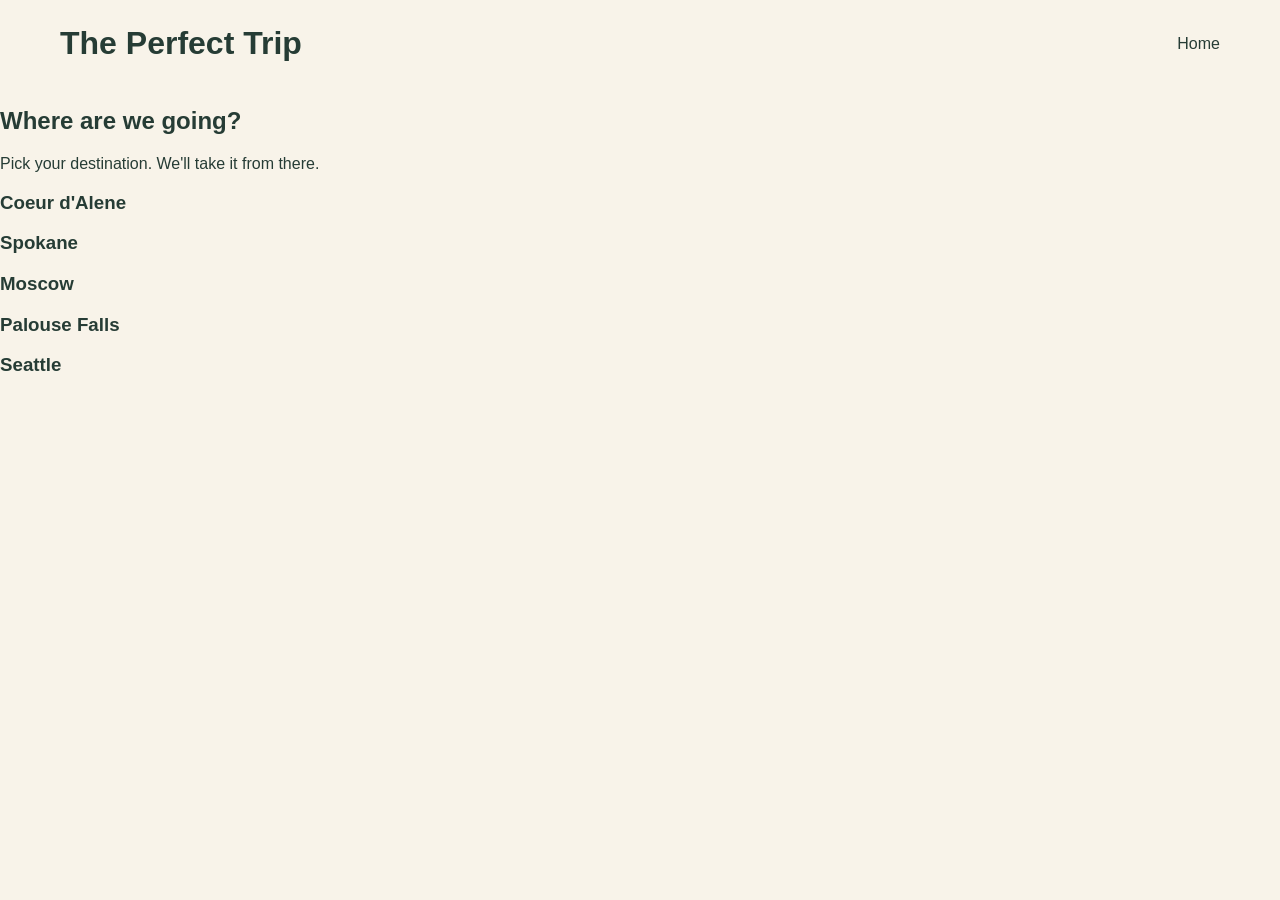
==== plan.html @ b63c87d0 "added a new page and more css" ====
<!DOCTYPE html>
<html lang="en">

<head>
    <link rel="stylesheet" href="trip.css">
    <meta charset="UTF-8">
    <meta name="viewport" content="width=device-width, initial-scale=1.0">
    <title>Choose Your Destination</title>
</head>

<body>

    <header>
        <div class="logo">
            <h1>The Perfect Trip</h1>
        </div>

        <nav>
            <a href="index.html">Home</a>
        </nav>
    </header>

    <main>
        <section class="destinations">
            <h2>Where are we going?</h2>
            <p>Pick your destination. We'll take it from there.</p>

            <div class="destination-container">

                <div class="destination-card">
                    <h3>Coeur d'Alene</h3>
                </div>

                <div class="destination-card">
                    <h3>Spokane</h3>
                </div>

                <div class="destination-card">
                    <h3>Moscow</h3>
                </div>

                <div class="destination-card">
                    <h3>Palouse Falls</h3>
                </div>

                <div class="destination-card">
                    <h3>Seattle</h3>
                </div>

            </div>
        </section>
    </main>

</body>
</html>
---- trip.css ----
* {
    box-sizing: border-box;
}

body {
    margin: 0;
    padding: 0;
    background-color: #F8F3E9;
    font-family: Arial, sans-serif;
    color: #263C35;
}

/* HEADER */
header {
    display: flex;
    justify-content: space-between;
    align-items: center;
    padding: 25px 60px;
}

.logo h1 {
    font-size: 32px;
    margin: 0;
}

nav {
    display: flex;
    gap: 30px;
}

nav a {
    text-decoration: none;
    color: #263C35;
    font-size: 16px;
}

/* HERO SECTION */
.intro {
    min-height: 75vh;
    display: flex;
    flex-direction: column;
    justify-content: center;
    align-items: center;
    text-align: center;
    padding: 30px;
}

.intro h2 {
    font-size: 42px;
    margin: 5px;
}

.intro p {
    font-size: 18px;
    margin-top: 20px;
    margin-bottom: 30px;
}

/* BUTTON */
.start-button {
    display: inline-block;
    padding: 15px 35px;
    background-color: #263C35;
    color: #F8F3E9;
    text-decoration: none;
    font-size: 16px;
    border-radius: 5px;
    transition: 0.3s;
}

.start-button:hover {
    background-color: #42685A;
    transform: scale(1.05);
}
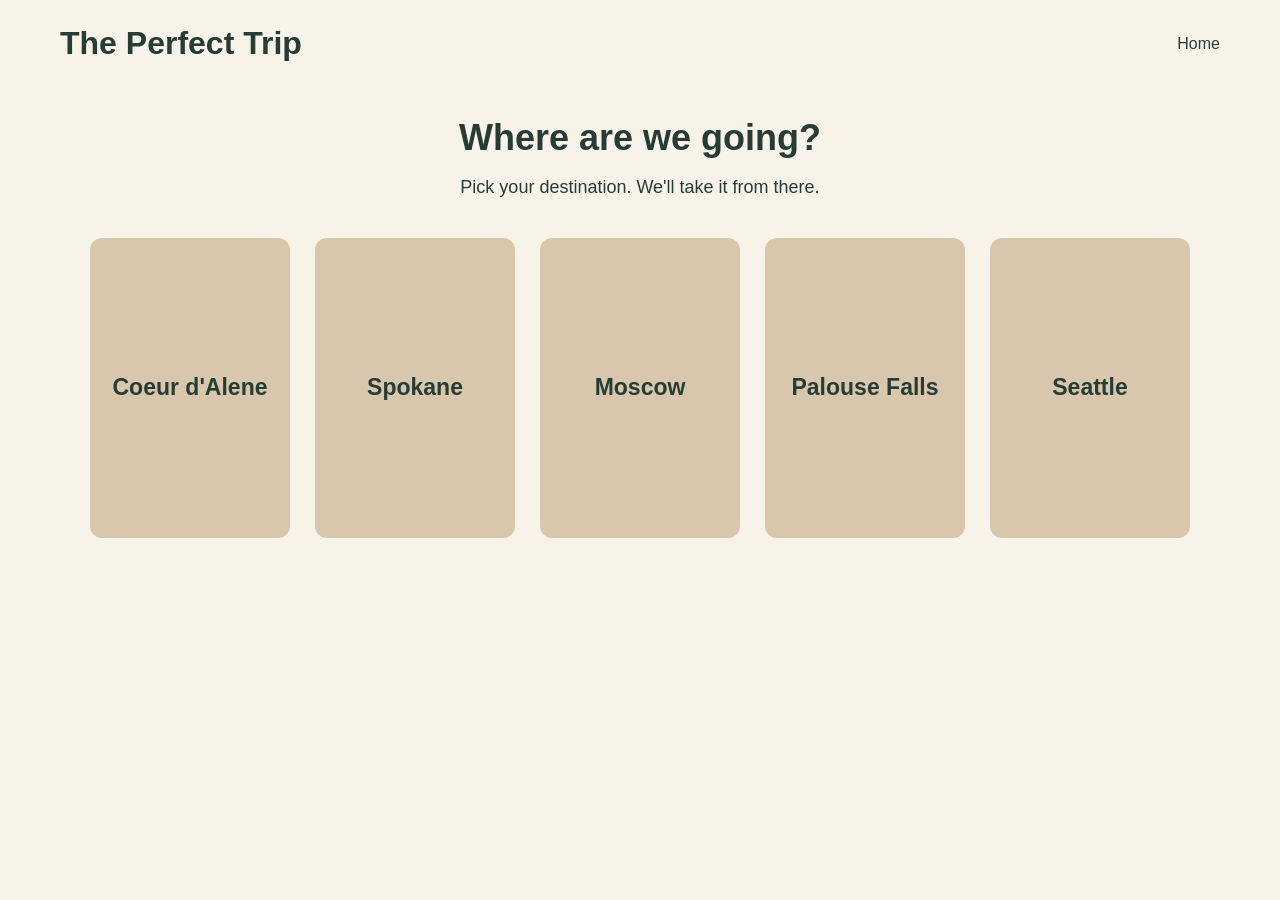
==== commit 065c3d4a: "added more css" ====
--- a/plan.html
+++ b/plan.html
@@ -22,7 +22,7 @@
     </header>
 
     <main>
-        <section class="destinations">
+        <section class="destination">
             <h2>Where are we going?</h2>
             <p>Pick your destination. We'll take it from there.</p>
 
--- a/trip.css
+++ b/trip.css
@@ -75,3 +75,43 @@
 }
 
 
+.destination h2{
+    font-size: 36px;
+    margin-bottom: 10px;
+    text-align: center;
+}
+
+.destination p{
+    font-size: 18px;
+    margin-bottom: 40px;
+    text-align: center;
+}
+
+.destination-container {
+    display: flex;
+    justify-content: center;
+    flex-wrap: wrap;
+    gap: 25px;
+    text-align: center;
+}
+
+.destination-card {
+    width: 200px;
+    height: 300px;
+    background-color: #D9C7AD;
+    border-radius: 12px;
+    display: flex;
+    justify-content: center;
+    align-items: center;
+    transition: transform 0.3s ease;
+    cursor: pointer;
+}
+
+.destination-card:hover {
+    transform: scale(1.06);
+}
+
+.destination-card h3 {
+    font-size: 23px;
+    color: #263C35;
+}
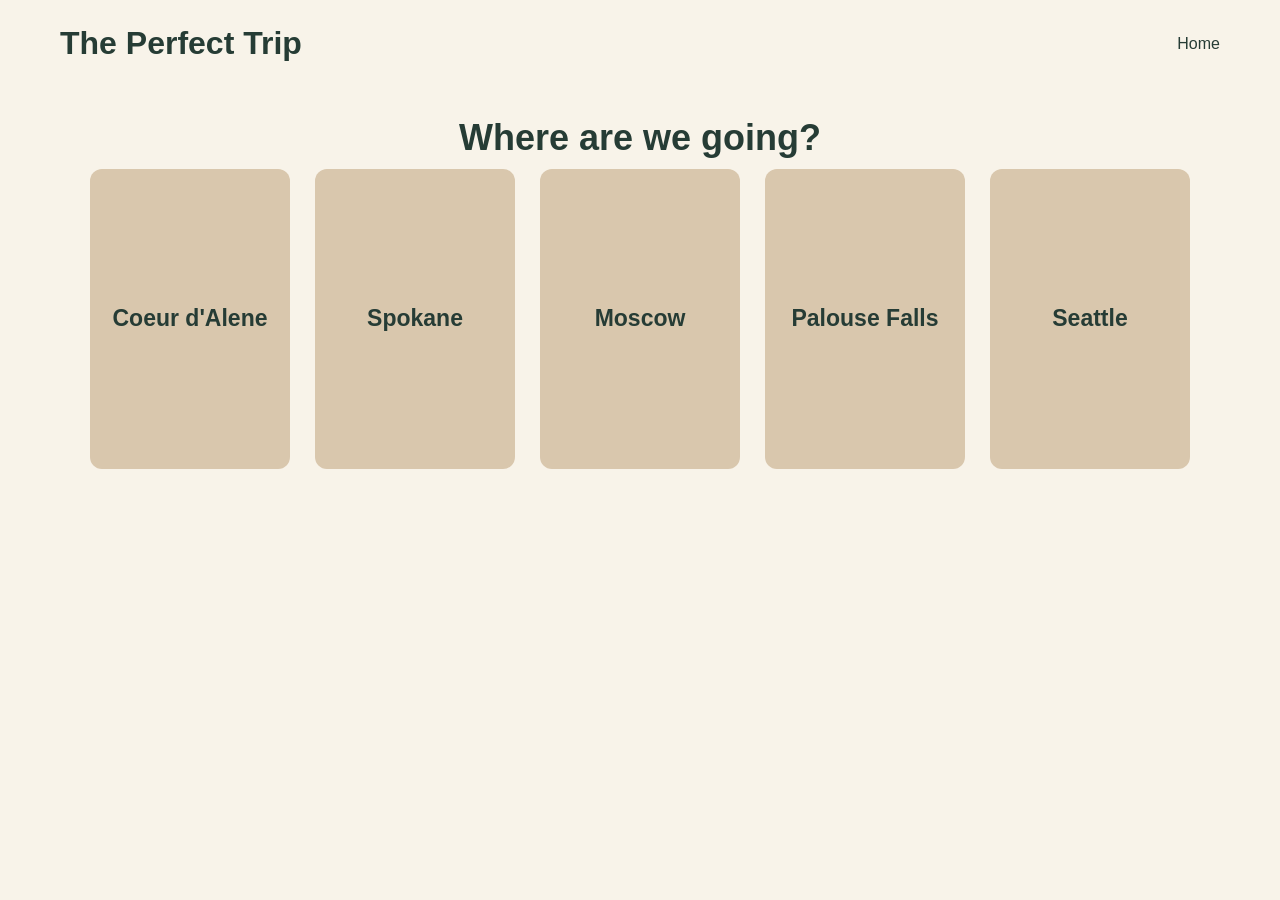
==== commit 8f9a6f14: "removed a paragraph" ====
--- a/plan.html
+++ b/plan.html
@@ -24,7 +24,6 @@
     <main>
         <section class="destination">
             <h2>Where are we going?</h2>
-            <p>Pick your destination. We'll take it from there.</p>
 
             <div class="destination-container">
 
